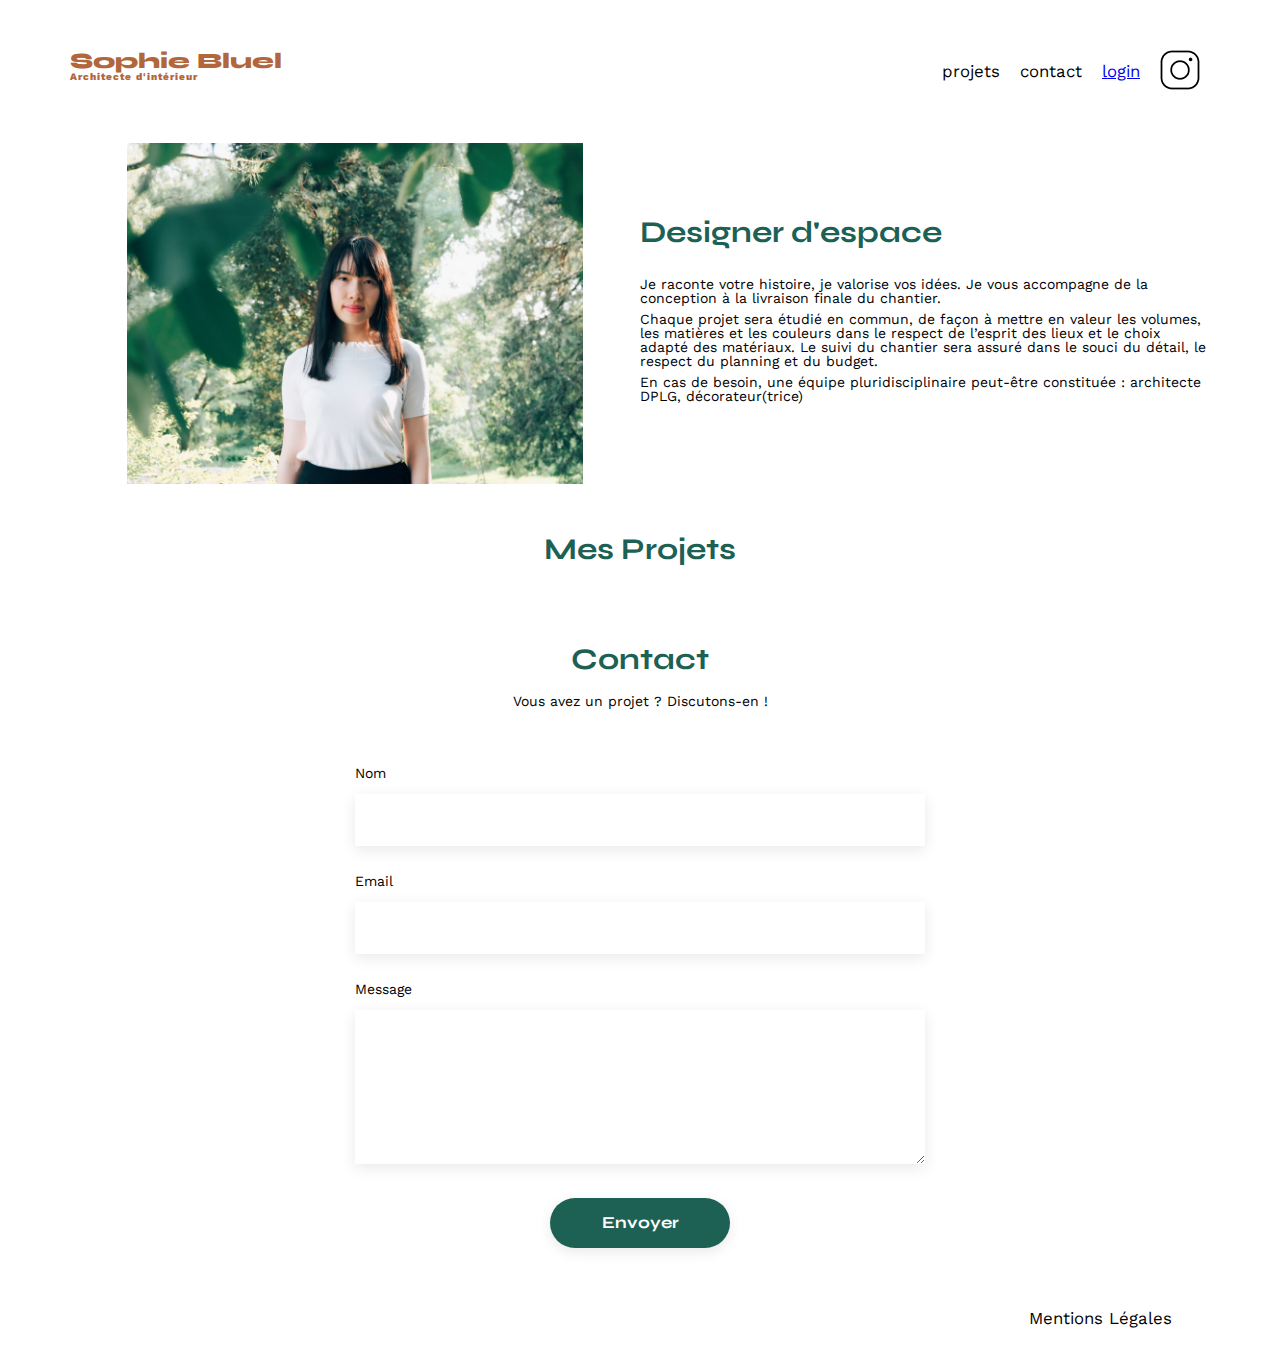
==== FrontEnd/index.html @ a65e1ac5 "validation du formulaire de connexion avec le token + redirection page 'admin'" ====
<!DOCTYPE html>
<html lang="fr">
<head>
	<meta charset="UTF-8">
	<title>Sophie Bluel - Architecte d'intérieur</title>
	<meta name="viewport" content="width=device-width, initial-scale=1.0">
	<link rel="preconnect" href="https://fonts.googleapis.com">
	<link rel="preconnect" href="https://fonts.gstatic.com" crossorigin>
	<link href="https://fonts.googleapis.com/css2?family=Syne:wght@700;800&family=Work+Sans&display=swap" rel="stylesheet">
	<meta name="description" content="">
	<link rel="stylesheet" href="./assets/style.css">
	<script src="/assets/index.js" defer></script>
</head>
<body>
<header>
	<h1>Sophie Bluel <span>Architecte d'intérieur</span></h1>
	<nav>
		<ul>
			<li>projets</li>
			<li>contact</li>
			<li><a href="/login.html" id="login">login</a></li>
			<li><img src="./assets/icons/instagram.png" alt="Instagram"></li>
		</ul>
	</nav>
</header>
<main>
	<section id="introduction">
		<figure>
			<img src="./assets/images/sophie-bluel.png" alt="">
		</figure>
		<article>
			<h2>Designer d'espace</h2>
			<p>Je raconte votre histoire, je valorise vos idées. Je vous accompagne de la conception à la livraison finale du chantier.</p>
			<p>Chaque projet sera étudié en commun, de façon à mettre en valeur les volumes, les matières et les couleurs dans le respect de l’esprit des lieux et le choix adapté des matériaux. Le suivi du chantier sera assuré dans le souci du détail, le respect du planning et du budget.</p>
			<p>En cas de besoin, une équipe pluridisciplinaire peut-être constituée : architecte DPLG, décorateur(trice)</p>
		</article>
	</section>
	<section id="portfolio">
		<h2>Mes Projets</h2>
		<div id="filters">

		</div>
		<div id="gallery">
		</div>
	</section>
	<section id="contact">
		<h2>Contact</h2>
		<p>Vous avez un projet ? Discutons-en !</p>
		<form action="#" method="post">
			<label for="name">Nom</label>
			<input type="text" name="name" id="name">
			<label for="email">Email</label>
			<input type="email" name="email" id="email">
			<label for="message">Message</label>
			<textarea name="message" id="message" cols="30" rows="10"></textarea>
			<input type="submit" value="Envoyer">
		</form>
	</section>
</main>

<footer>
	<nav>
		<ul>
			<li>Mentions Légales</li>
		</ul>
	</nav>
</footer>
</body>
</html>
---- FrontEnd/assets/style.css ----
/* http://meyerweb.com/eric/tools/css/reset/
   v2.0 | 20110126
   License: none (public domain)
*/

html, body, div, span, applet, object, iframe,
h1, h2, h3, h4, h5, h6, p, blockquote, pre,
a, abbr, acronym, address, big, cite, code,
del, dfn, em, img, ins, kbd, q, s, samp,
small, strike, strong, sub, sup, tt, var,
b, u, i, center,
dl, dt, dd, ol, ul, li,
fieldset, form, label, legend,
table, caption, tbody, tfoot, thead, tr, th, td,
article, aside, canvas, details, embed,
figure, figcaption, footer, header, hgroup,
menu, nav, output, ruby, section, summary,
time, mark, audio, video {
	margin: 0;
	padding: 0;
	border: 0;
	font-size: 100%;
	font: inherit;
	vertical-align: baseline;
}
/* HTML5 display-role reset for older browsers */
article, aside, details, figcaption, figure,
footer, header, hgroup, menu, nav, section {
	display: block;
}
body {
	line-height: 1;
}
ol, ul {
	list-style: none;
}
blockquote, q {
	quotes: none;
}
blockquote:before, blockquote:after,
q:before, q:after {
	content: '';
	content: none;
}
table {
	border-collapse: collapse;
	border-spacing: 0;
}
/** end reset css**/
body {
	max-width: 1140px;
	margin:auto;
	font-family: 'Work Sans' ;
	font-size: 14px;
}
header {
	display: flex;
	justify-content: space-between;
	margin: 50px 0
}
section {
	margin: 50px 0
}

h1{
	display: flex;
	flex-direction: column;
	font-family: 'Syne';
	font-size: 22px;
	font-weight: 800;
	color: #B1663C
}

h1 > span {
	font-family: 'Work Sans';
	font-size:10px;
	letter-spacing: 0.1em;
;
}

h2{
	font-family: 'Syne';
	font-weight: 700;
	font-size: 30px;
	color: #1D6154
}
nav ul {
	display: flex;
	align-items: center;
	list-style-type: none;

}
nav li {
	padding: 0 10px;
	font-size: 1.2em;
}

li:hover {
	color: #B1663C;
}
#introduction {
	display: flex;
	align-items: center;
}
#introduction figure {
	flex: 1
}
#introduction img {
	display: block;
	margin: auto;
	width: 80%;
}

#introduction article {
	flex: 1
}
#introduction h2 {
	margin-bottom: 1em;
}

#introduction p {
	margin-bottom: 0.5em;
}
#portfolio h2 {
	text-align: center;
	margin-bottom: 1em;
}

#filters{
	display: flex;
	width: 100%;
	justify-content: center;
	gap: 15px;
	margin-bottom: 50px;
}

#filters button {
	padding: 10px 20px 10px 20px;
	border-radius: 60px;
	border-color: #1D6154;
	border: solid 1px;
	background-color: white;
	color:#1D6154;
	font-size: 16px;
	font-weight: 700;
}
#filters button:hover{
	background-color: #1D6154;
	color: white;
}

.gallery {
	width: 100%;
	display: grid;
	grid-template-columns: 1fr 1fr 1fr;
	grid-column-gap: 20px;
	grid-row-gap: 20px;
}

.gallery img {
	width: 100%;

}
#contact {
	width: 50%;
margin: auto;
}
#contact > * {
	text-align: center;

}
#contact h2{
	margin-bottom: 20px;
}
#contact form {
	text-align: left;
	margin-top:30px;
	display: flex;
	flex-direction: column;
}

#contact input {
	height: 50px;
	font-size: 1.2em;
	border: none;
	box-shadow: 0px 4px 14px rgba(0, 0, 0, 0.09);
}
#contact label {
	margin: 2em 0 1em 0;
}
#contact textarea {
	border: none;
	box-shadow: 0px 4px 14px rgba(0, 0, 0, 0.09);
}

input[type="submit"]{
	font-family: 'Syne';
	font-weight: 700;
	color: white;
	background-color: #1D6154;
	margin : 2em auto ;
	width: 180px;
	text-align: center;
	border-radius: 60px ;
}

footer nav ul {
	display: flex;
	justify-content: flex-end;
	margin: 2em
}
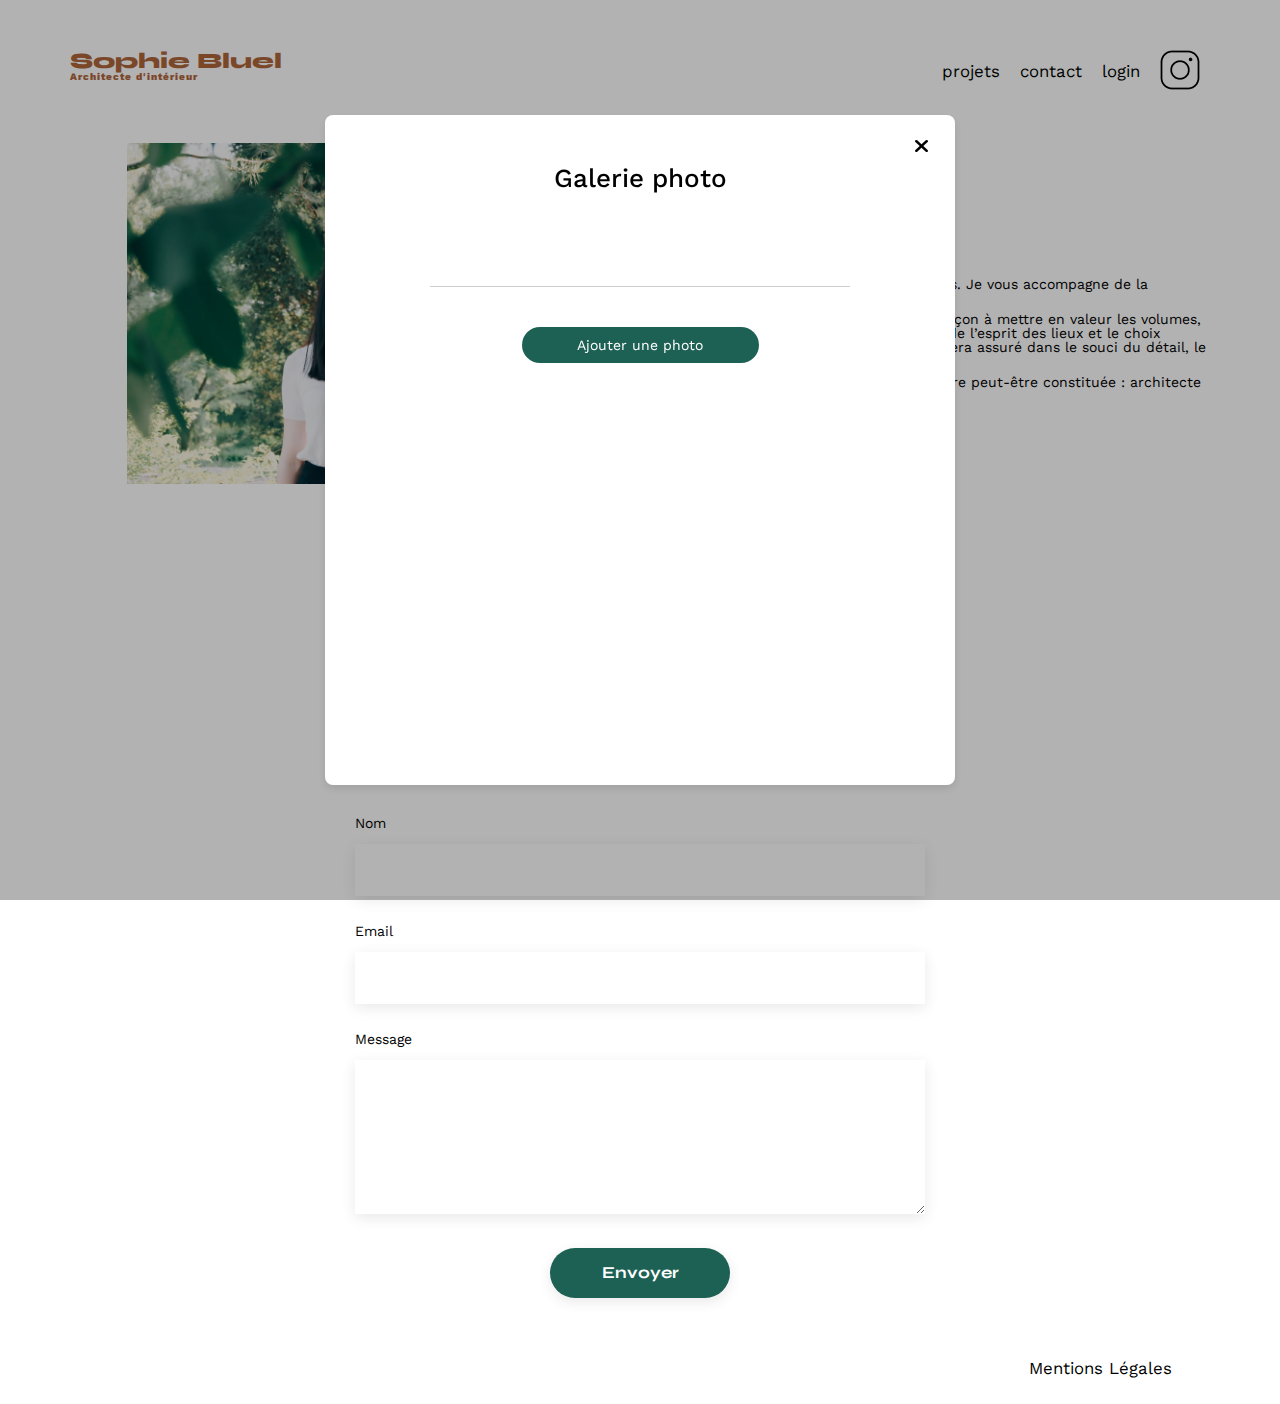
==== commit 3391a8ad: "fin d'integration des deux modales" ====
--- a/FrontEnd/index.html
+++ b/FrontEnd/index.html
@@ -7,6 +7,7 @@
 	<link rel="preconnect" href="https://fonts.googleapis.com">
 	<link rel="preconnect" href="https://fonts.gstatic.com" crossorigin>
 	<link href="https://fonts.googleapis.com/css2?family=Syne:wght@700;800&family=Work+Sans&display=swap" rel="stylesheet">
+	<link rel="stylesheet" href="https://cdnjs.cloudflare.com/ajax/libs/font-awesome/6.2.1/css/all.min.css"/>
 	<meta name="description" content="">
 	<link rel="stylesheet" href="./assets/style.css">
 	<script src="/assets/index.js" defer></script>
@@ -36,7 +37,9 @@
 		</article>
 	</section>
 	<section id="portfolio">
-		<h2>Mes Projets</h2>
+		<div id="text-btnModifier">
+		 <h2>Mes Projets</h2>
+		</div>
 		<div id="filters">
 
 		</div>
@@ -65,5 +68,45 @@
 		</ul>
 	</nav>
 </footer>
+
+<div class="modal-overlay" aria-hidden="true" role="dialog">
+	<!-- premiere modale -->
+	<div id="Modale-works" class="modal" aria-labelledby="title-works">
+		<!-- Contenu de la deuxième modale -->
+		<button class="fa-solid fa-xmark"></button>
+		<h3 id="title-galerie-photo">Galerie photo</h3>
+		<div id="Modale-content">
+		</div>
+		<div id="bar-btn">
+		  <div class="barre-Horizontale"></div>
+		  <button id="Ajout-projet">Ajouter une photo</button>
+		</div>
+	</div>
+	<!-- deuxieme modale -->
+	<div id="ModaleAjoutPhoto" class="modal" aria-labelledby="title-ajout-photo">
+		<button class="fa-solid fa-arrow-left"></button>
+		<button class="fa-solid fa-xmark"></button>
+		<h3 id="title-ajout-photo">Ajout photo</h3>
+		<form id="formWorks">
+			<div id="ajoutImg">
+			   <i class="fa-regular fa-image fa-2xs"></i>
+			   <label for="photoProjet" class="btnAjout"> + Ajouter photo</label>
+			   <input type="file" id="photoProjet" name="photoProjet">
+			   <p id="format">jpg, png: 4mo max</p>
+			</div>
+			<label for="titre" id="labelTitre">Titre</label>
+			<input type="text" id="titre" name="titre">
+			<label for="categorie" id="labelCategorie">Catégorie</label>
+			<select name="categorie" id="categorie">
+				<option value="" disabled selected></option>
+				<option value="Objet">Objet</option>
+				<option value="Appartements">Appartements</option>
+				<option value="Hotels & restaurants">Hotels & restaurants</option>
+			</select>
+			<div class="barre-Horizontale"></div>
+			<input type="submit" id="envoyerWork" value="Valider">
+		</form>
+	</div>
+</div>
 </body>
 </html>
--- a/FrontEnd/assets/style.css
+++ b/FrontEnd/assets/style.css
@@ -75,7 +75,6 @@
 	font-family: 'Work Sans';
 	font-size:10px;
 	letter-spacing: 0.1em;
-;
 }
 
 h2{
@@ -93,6 +92,14 @@
 nav li {
 	padding: 0 10px;
 	font-size: 1.2em;
+}
+
+nav li a {
+	text-decoration: none;
+	color: black;
+}
+nav li a:hover{
+	color: #B1663C;
 }
 
 li:hover {
@@ -149,7 +156,7 @@
 	color: white;
 }
 
-.gallery {
+#gallery {
 	width: 100%;
 	display: grid;
 	grid-template-columns: 1fr 1fr 1fr;
@@ -157,13 +164,13 @@
 	grid-row-gap: 20px;
 }
 
-.gallery img {
+#gallery img {
 	width: 100%;
 
 }
 #contact {
 	width: 50%;
-margin: auto;
+    margin: auto;
 }
 #contact > * {
 	text-align: center;
@@ -208,4 +215,252 @@
 	display: flex;
 	justify-content: flex-end;
 	margin: 2em
-}+}
+
+/* Style pour la partie admin */
+
+#text-btnModifier{
+	display: flex;
+	flex-direction: row;
+	justify-content: center;
+	gap: 40px;
+	align-items: baseline;
+}
+#text-btnModifier button{
+	display: flex;
+	gap: 10px;
+	border: none;
+	background: none;
+	cursor: pointer;
+	font-family: 'work sans';
+	font-size: 1.1em;
+	font-weight:400;
+}
+
+.modal-overlay {
+	position: fixed;
+	display: flex;
+	flex-direction: row;
+	justify-content: center;
+	align-items: center;
+	top: 0;
+	left: 0;
+	width: 100%;
+	height: 100%;
+	background-color: rgba(0, 0, 0, 0.3);
+	display: flex;
+}
+
+
+/* Style de la modale: Ajout nouveau projet */
+#ModaleAjoutPhoto {
+    width: 420px;
+    height: 670px;
+    padding-left: 105px;
+    padding-right: 105px;
+    margin: auto;
+    position: relative;
+    background-color: #ffffff;
+    box-shadow: 0 4px 8px rgba(0, 0, 0, 0.1);
+    border-radius: 8px;
+    font-family: 'Work Sans';
+	display: none;
+}
+
+#ModaleAjoutPhoto button.fa-solid.fa-arrow-left , #ModaleAjoutPhoto button.fa-solid.fa-xmark{
+    position: absolute;
+    top: 20px;
+    background: none;
+    border: none;
+    font-size: 20px;
+}
+
+#ModaleAjoutPhoto button.fa-solid.fa-arrow-left{
+    left: 20px;
+}
+#ModaleAjoutPhoto button.fa-solid.fa-xmark{
+    right: 20px;
+}
+
+#ModaleAjoutPhoto h3{
+    font-size: 26px;
+    font-weight: 500;
+    text-align: center;
+    padding-top: 40px;
+	margin-bottom: 40px;
+}
+
+#formWorks{
+    display: flex;
+    flex-direction: column;
+}
+/* Style de la zone d'ajout d'image */
+#ajoutImg{
+    display: flex;
+    flex-direction: column;
+    align-items: center;
+    background-color:#E8F1F6;
+    border-radius: 3px;
+    margin-bottom: 30px;
+    padding-top: 45px;
+    padding-bottom: 10px;
+}
+
+#ajoutImg .fa-regular.fa-image {
+    font-size: 65px;
+    color: #B9C5CC;
+    margin-bottom: 35px;
+  }
+
+#ajoutImg label {
+    background-color: #CBD6DC;
+	border: none;
+	border-radius: 50px;
+	font-size: 14px;
+    font-weight: 600;
+	line-height: 16px;
+	color: #306685;
+	text-align: center;
+	padding: 10px 33px;
+	cursor: pointer;
+}
+
+#ajoutImg p {
+    font-size: 0.750em;
+    color: #444444;
+}
+
+#ajoutImg input {
+    display: none;
+}
+
+/* Style des label titre et categorie */
+
+#titre,#categorie{
+    height: 51px;
+	box-shadow: 0px 4px 14px rgba(0, 0, 0, 0.09);
+	border: none;
+    appearance: none;
+    margin-top: 15px;
+}
+#labelCategorie,#labelTitre{
+    font-size: 1em;
+}
+
+#labelCategorie{
+    padding-top: 20px;
+}
+
+#envoyerWork{
+    width: 237px;
+    height: 36px;
+    border-radius: 60px;
+	border: none;
+	color: #FFFFFF;
+    font-family: 'work sans';
+	font-size: 1em;
+	background-color: #A7A7A7;
+    margin: 40px auto 45px;
+    cursor: pointer;
+}
+#envoyerWork:hover {
+    background-color:rgba(29, 97, 84, 1);
+    color: white ;
+}
+
+.barre-Horizontale{
+  margin-top: 45px;
+  width: 100%; 
+  height: 1px;
+  background-color: #cccccc;
+}
+
+/* Style de la modale pour les tries de projets */
+
+#Modale-works{
+    width: 630px;
+    height: 670px;
+    margin: auto;
+    position: relative;
+    background-color: #ffffff;
+    box-shadow: 0 4px 8px rgba(0, 0, 0, 0.1);
+    border-radius: 8px;
+    font-family: 'Work Sans';
+}
+
+#Modale-works button.fa-solid.fa-xmark{
+    position: absolute;
+    top: 20px;
+    right: 20px;
+    background: none;
+    border: none;
+    font-size: 20px;
+}
+
+
+#Modale-works h3{
+    font-size: 26px;
+    font-weight: 500;
+    text-align: center;
+    padding-top: 50px;
+    margin-bottom: 50px;
+}
+#Modale-content {
+    display: grid;
+    grid-template-columns: repeat(5, 1fr);
+    gap: 30px 10px;
+    margin-left: 105px;
+    margin-right: 105px;
+}
+
+#Modale-content figure{
+    position: relative;
+    display: flex;
+    flex-direction: column;
+    align-items: center;
+    margin: 0;
+    padding: 0;
+}
+
+#Modale-content img {
+    width: 100%;
+    height: 102px; 
+    object-fit: cover;
+    display: block;
+    margin: 0;
+    padding: 0;
+}
+
+#bar-btn{
+    margin-left: 105px;
+    margin-right: 105px;
+    display: flex;
+    flex-direction: column;
+    align-items: center;
+}
+
+#Ajout-projet{
+    width: 237px;
+    height: 36px;
+    border-radius: 60px;
+	border: none;
+	color: #FFFFFF;
+    font-family: 'work sans';
+	font-size: 1em;
+	background-color:rgba(29, 97, 84, 1);
+    cursor: pointer;
+    margin-top: 40px;
+}
+
+#Modale-content figure i {
+    position: absolute;
+    right: 5px;
+    top: 5px;
+    padding: 4px;
+	font-size: 10px;
+    cursor: pointer;
+    color: white;
+    background-color: black;
+    text-align: center;
+    border-radius: 2px;
+}
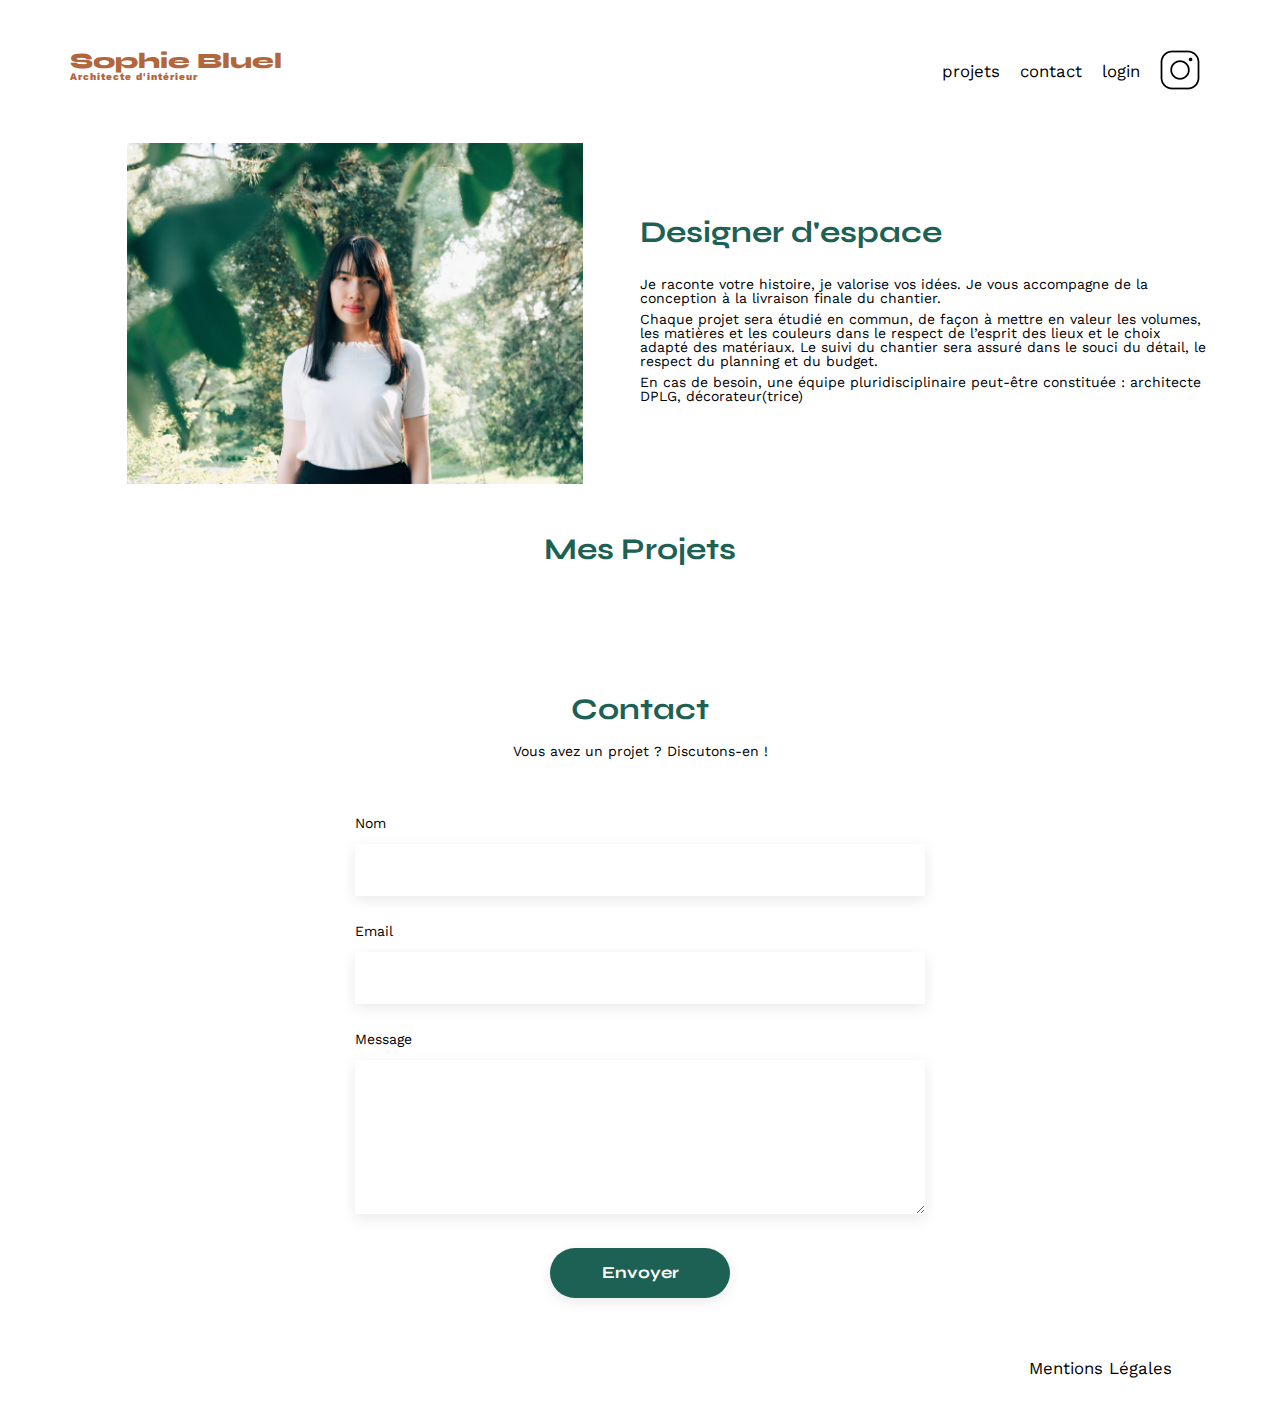
==== commit 15eeb9d2: "ajouts du javascript sur les modales" ====
--- a/FrontEnd/index.html
+++ b/FrontEnd/index.html
@@ -73,7 +73,7 @@
 	<!-- premiere modale -->
 	<div id="Modale-works" class="modal" aria-labelledby="title-works">
 		<!-- Contenu de la deuxième modale -->
-		<button class="fa-solid fa-xmark"></button>
+		<button class="fa-solid fa-xmark" name="boutonFermer"></button>
 		<h3 id="title-galerie-photo">Galerie photo</h3>
 		<div id="Modale-content">
 		</div>
@@ -84,8 +84,8 @@
 	</div>
 	<!-- deuxieme modale -->
 	<div id="ModaleAjoutPhoto" class="modal" aria-labelledby="title-ajout-photo">
-		<button class="fa-solid fa-arrow-left"></button>
-		<button class="fa-solid fa-xmark"></button>
+		<button id="flecheRetour"     class="fa-solid fa-arrow-left"></button>
+		<button class="fa-solid fa-xmark" name="boutonFermer"></button>
 		<h3 id="title-ajout-photo">Ajout photo</h3>
 		<form id="formWorks">
 			<div id="ajoutImg">
--- a/FrontEnd/assets/style.css
+++ b/FrontEnd/assets/style.css
@@ -248,10 +248,8 @@
 	width: 100%;
 	height: 100%;
 	background-color: rgba(0, 0, 0, 0.3);
-	display: flex;
-}
-
-
+	display: none;
+}
 /* Style de la modale: Ajout nouveau projet */
 #ModaleAjoutPhoto {
     width: 420px;
@@ -273,6 +271,7 @@
     background: none;
     border: none;
     font-size: 20px;
+	cursor: pointer;
 }
 
 #ModaleAjoutPhoto button.fa-solid.fa-arrow-left{
@@ -323,6 +322,7 @@
 	text-align: center;
 	padding: 10px 33px;
 	cursor: pointer;
+	margin-bottom: 10px;
 }
 
 #ajoutImg p {
@@ -395,6 +395,7 @@
     background: none;
     border: none;
     font-size: 20px;
+	cursor: pointer;
 }
 
 
